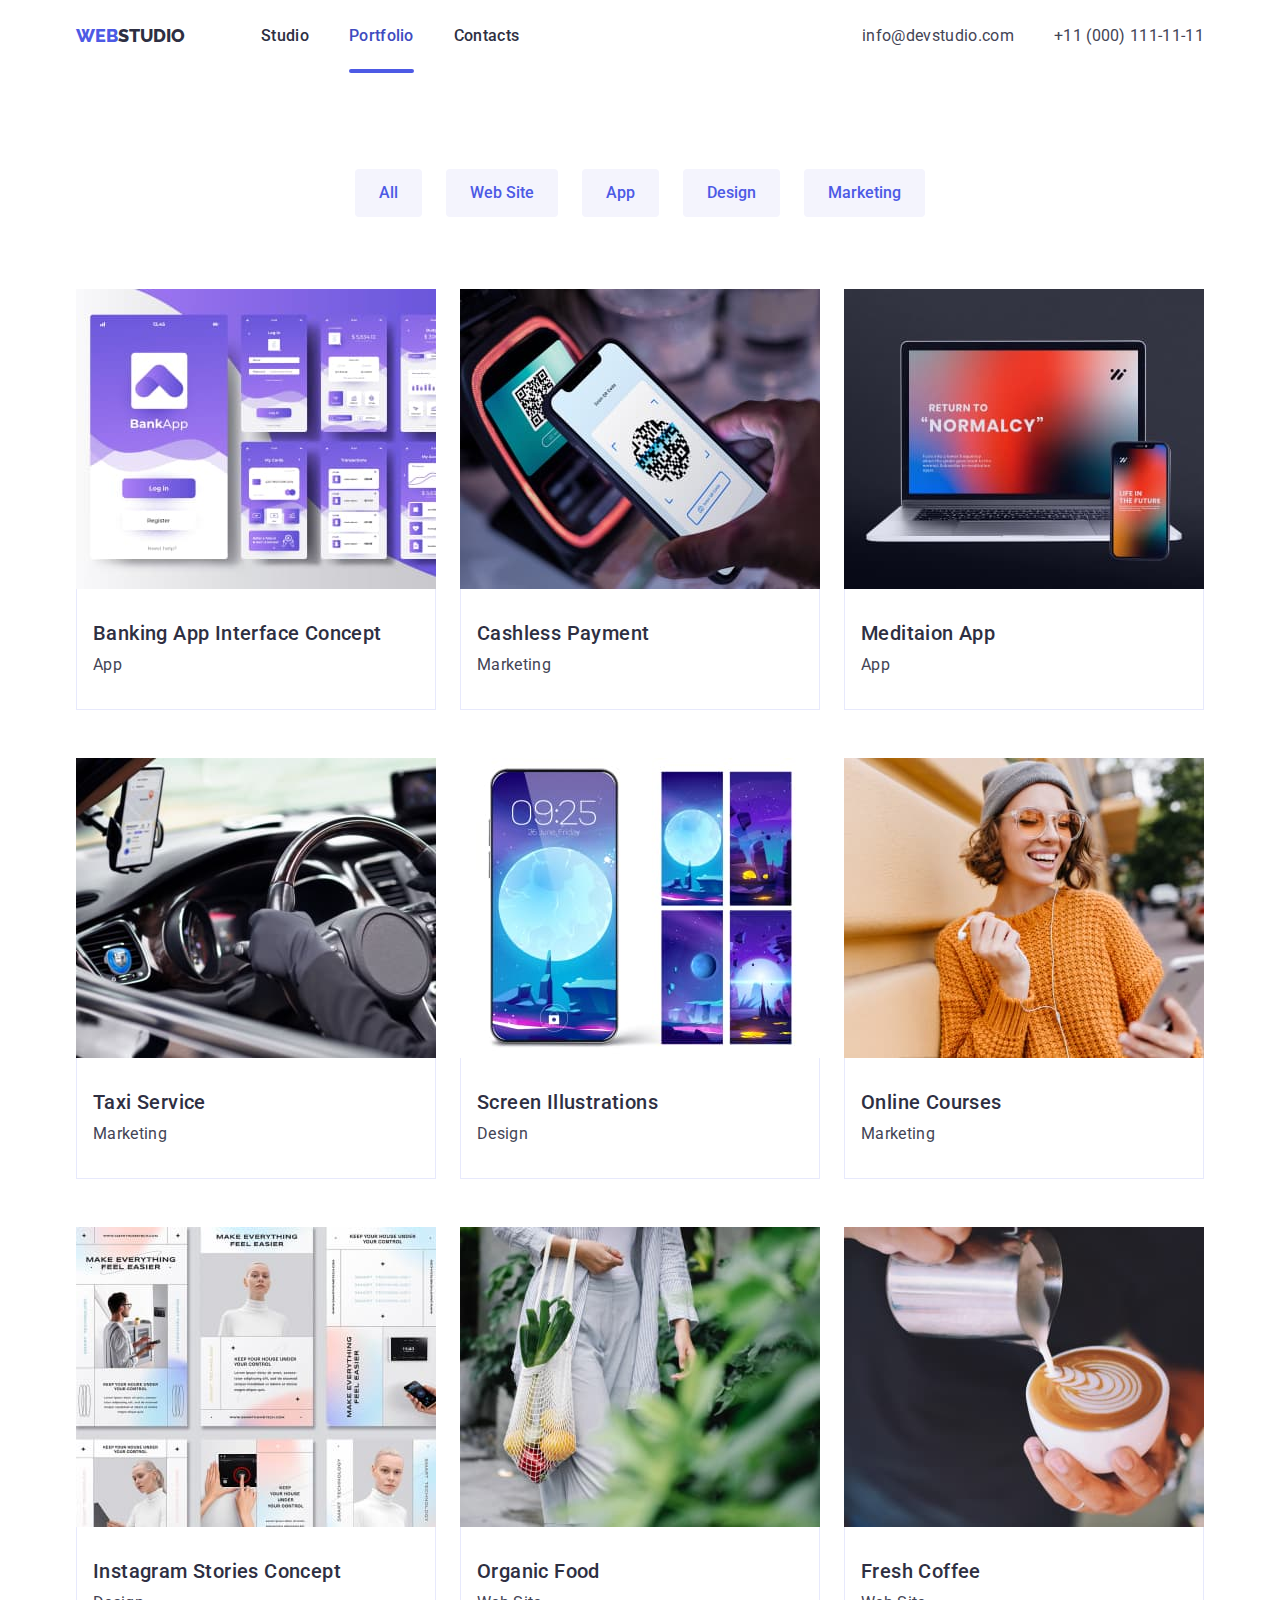
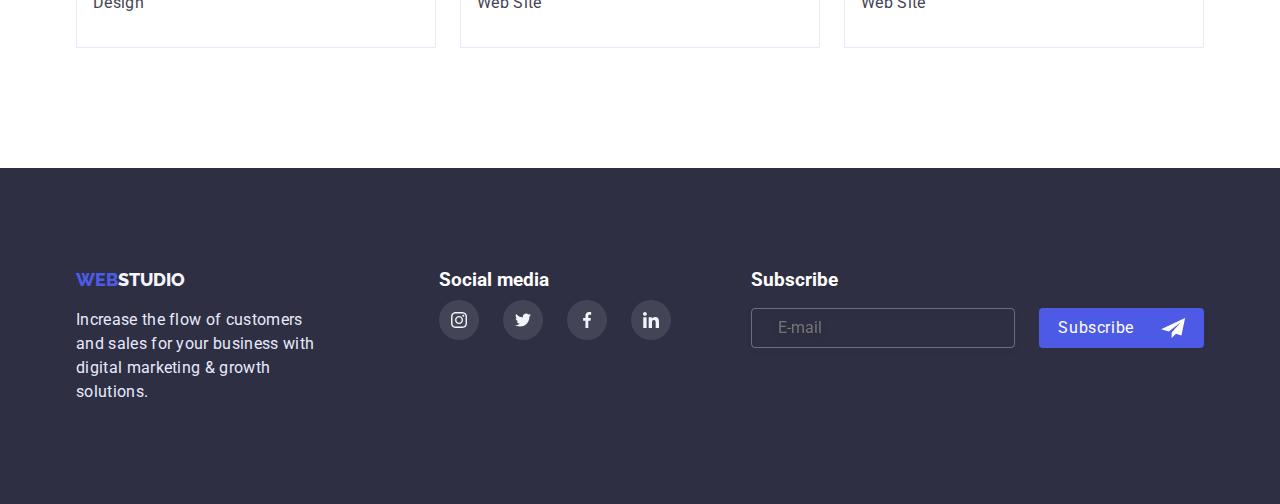
==== portfolio.html @ b8b1c11a "zaruba7.0" ====
<!DOCTYPE html>
<html lang="en">
  <head>
    <meta charset="UTF-8" />
    <meta http-equiv="X-UA-Compatible" content="IE=edge" />
    <meta name="viewport" content="width=device-width, initial-scale=1.0" />
    <title>Document</title>
    <link
      rel="stylesheet"
      href="https://cdn.jsdelivr.net/npm/modern-normalize@1.1.0/modern-normalize.min.css"
    />
    <link rel="preconnect" href="https://fonts.googleapis.com" />
    <link rel="preconnect" href="https://fonts.gstatic.com" crossorigin />
    <link
      href="https://fonts.googleapis.com/css2?family=Raleway:wght@800&family=Roboto:wght@400;500;700;900&display=swap"
      rel="stylesheet"
    />
    <link rel="stylesheet" href="./css/styles.css" />
  </head>
  <body>
    <header class="header">
      <div class="container header-container">
        <nav class="navigation">
          <a href="/index.html" class="header-logotup"
            ><span class="logofint">Web</span>Studio</a
          >
          <ul class="header-ul">
            <li class="header-li">
              <a class="header-link" href="./index.html">Studio</a>
            </li>
            <li class="header-li">
              <a class="header-link current" href="./portfolio.html"
                >Portfolio</a
              >
            </li>
            <li class="header-li">
              <a class="header-link" href="">Contacts</a>
            </li>
          </ul>
        </nav>
        <address>
          <ul class="adress-ul">
            <li>
              <a
                href="mailto:info@devstudio.com"
                target="_blank"
                rel="noreferrer noopener nofollow"
                class="header-email"
                >info@devstudio.com</a
              >
            </li>
            <li>
              <a href="tel:+110001111111" class="header-tel"
                >+11 (000) 111-11-11</a
              >
            </li>
          </ul>
        </address>
      </div>
    </header>
    <main>
      <section class="section portfolio">
        <div class="container">
          <ul class="btn-ul">
            <li><button type="button">All</button></li>
            <li><button type="button">Web Site</button></li>
            <li><button type="button">App</button></li>
            <li><button type="button">Design</button></li>
            <li><button type="button">Marketing</button></li>
          </ul>
          <h1 class="visually-hidden">content</h1>
          <ul class="content-ul">
            <li class="li-card">
              <a class="card-link" href="">
                <div class="div-img-text">
                  <img
                    src="./images/pic1.jpg"
                    alt="apps"
                    width="360px"
                    height="300px"
                  />
                  <p class="toptext-card">
                    14 Stylish and User-Friendly App Design Concepts · Task
                    Manager App · Calorie Tracker App · Exotic Fruit Ecommerce
                    App · Cloud Storage App
                  </p>
                </div>
                <div class="divcard">
                  <h2 class="headline">Banking App Interface Concept</h2>
                  <p class="heading-text">App</p>
                </div>
              </a>
            </li>
            <li class="li-card">
              <a class="card-link" href="">
                <div class="div-img-text">
                  <img
                    src="./images/pic2.jpg"
                    alt="qr"
                    width="360px"
                    height="300px"
                  />
                  <p class="toptext-card"></p>
                </div>
                <div class="divcard">
                  <h2 class="headline">Cashless Payment</h2>
                  <p class="heading-text">Marketing</p>
                </div>
              </a>
            </li>
            <li class="li-card">
              <a class="card-link" href="">
                <div class="div-img-text">
                  <img
                    src="./images/pic3.jpg"
                    alt="nout"
                    width="360px"
                    height="300px"
                  />
                  <p class="toptext-card"></p>
                </div>
                <div class="divcard">
                  <h2 class="headline">Meditaion App</h2>
                  <p class="heading-text">App</p>
                </div>
              </a>
            </li>
            <li class="li-card">
              <a class="card-link" href="">
                <div class="div-img-text">
                  <img
                    src="./images/pic4.jpg"
                    alt="auto"
                    width="360px"
                    height="300px"
                  />
                  <p class="toptext-card"></p>
                </div>
                <div class="divcard">
                  <h2 class="headline">Taxi Service</h2>
                  <p class="heading-text">Marketing</p>
                </div>
              </a>
            </li>
            <li class="li-card">
              <a class="card-link" href="">
                <div class="div-img-text">
                  <img
                    src="./images/pic5.jpg"
                    alt="moon"
                    width="360px"
                    height="300px"
                  />
                  <p class="toptext-card"></p>
                </div>
                <div class="divcard">
                  <h2 class="headline">Screen Illustrations</h2>
                  <p class="heading-text">Design</p>
                </div>
              </a>
            </li>
            <li class="li-card">
              <a class="card-link" href="">
                <div class="div-img-text">
                  <img
                    src="./images/pic6.jpg"
                    alt="girl"
                    width="360px"
                    height="300px"
                  />
                  <p class="toptext-card"></p>
                </div>
                <div class="divcard">
                  <h2 class="headline">Online Courses</h2>
                  <p class="heading-text">Marketing</p>
                </div>
              </a>
            </li>
            <li class="li-card">
              <a class="card-link" href="">
                <div class="div-img-text">
                  <img
                    src="./images/pic7.jpg"
                    alt="stories"
                    width="360px"
                    height="300px"
                  />
                  <p class="toptext-card"></p>
                </div>
                <div class="divcard">
                  <h2 class="headline">Instagram Stories Concept</h2>
                  <p class="heading-text">Design</p>
                </div>
              </a>
            </li>
            <li class="li-card">
              <a class="card-link" href="">
                <div class="div-img-text">
                  <img
                    src="./images/pic8.jpg"
                    alt="food"
                    width="360px"
                    height="300px"
                  />
                  <p class="toptext-card"></p>
                </div>
                <div class="divcard">
                  <h2 class="headline">Organic Food</h2>
                  <p class="heading-text">Web Site</p>
                </div>
              </a>
            </li>
            <li class="li-card">
              <a class="card-link" href="">
                <div class="div-img-text">
                  <img
                    src="./images/pic9.jpg"
                    alt="coffe"
                    width="360px"
                    height="300px"
                  />
                  <p class="toptext-card"></p>
                </div>
                <div class="divcard">
                  <h2 class="headline">Fresh Coffee</h2>
                  <p class="heading-text">Web Site</p>
                </div>
              </a>
            </li>
          </ul>
        </div>
      </section>
    </main>
    <footer class="footer">
      <div class="container footer-box">
        <div>
          <a href="./index.html" class="footer-logotup"
            ><span class="logofint">Web</span>Studio</a
          >
          <p class="footer-text">
            Increase the flow of customers and sales for your business with
            digital marketing & growth solutions.
          </p>
        </div>
        <div class="title-soc">
          <h3 class="title-media">Social media</h3>
          <ul class="soc-ul">
            <li class="soc-item">
              <a href="" class="soc-link soc-color">
                <svg class="soc-icon" width="16px" height="16px">
                  <use href="./images/icons.svg.svg#icon-instagram"></use>
                </svg>
              </a>
            </li>
            <li class="soc-item">
              <a href="" class="soc-link soc-color">
                <svg class="soc-icon" width="16px" height="16px">
                  <use href="./images/icons.svg.svg#icon-twitter"></use>
                </svg>
              </a>
            </li>
            <li class="soc-item">
              <a href="" class="soc-link soc-color">
                <svg class="soc-icon" width="16px" height="16px">
                  <use href="./images/icons.svg.svg#icon-facebook"></use>
                </svg>
              </a>
            </li>
            <li class="soc-item">
              <a href="" class="soc-link soc-color">
                <svg class="soc-icon" width="16px" height="16px">
                  <use href="./images/icons.svg.svg#icon-linkedin"></use>
                </svg>
              </a>
            </li>
          </ul>
        </div>
        <div class="div-email">
          <h3 class="title-media">Subscribe</h3>
          <label class="text-form" for="user-email"></label>
          <form class="footer-form">
            <input
              class="footer-input"
              name="user-email"
              id="user-email"
              type="email"
              placeholder="E-mail"
            />
            <button type="submit" class="input-btn">
              Subscribe
              <svg class="soc-icon" width="24" height="20">
                <use href="./images/icons.svg.svg#icon-icon-send"></use>
              </svg>
            </button>
          </form>
        </div>
      </div>
    </footer>
  </body>
</html>
---- css/styles.css ----
.visually-hidden {
  position: absolute;
  white-space: nowrap;
  width: 1px;
  height: 1px;
  overflow: hidden;
  border: 0;
  padding: 0;
  clip: rect(0 0 0 0);
  clip-path: inset(50%);
  margin: -1px;
}
body {
  font-family: "Roboto", sans-serif;
  color: var(--centrocolor-color);
  background-color: var(--fonokolor-color);
  font-size: 16px;
}
:root {
  --centrocolor-color: #2e2f42;
  --secondcolor-color: #434455;
  --fonokolor-color: #ffffff;
  --hovercolor-color: #404bbf;
  --btncolor-color: #4d5ae5;
  --graylight-color: #f4f4fd;
  --grayday-color: #e7e9fc;
  --greay-color: #8e8f99;
  --gradi: linear-gradient(rgba(46, 47, 66, 0.7), rgba(46, 47, 66, 0.7));
  --transition-efect: 250ms cubic-bezier(0.4, 0, 0.2, 1);
  --transition-time: 250ms;
  --transition-bezir: cubic-bezier(0.4, 0, 0.2, 1);
}
h1,
h2,
h3,
h4,
p {
  margin-top: 0;
  margin-bottom: 0;
}
ul {
  margin-top: 0;
  margin-bottom: 0;
  padding-left: 0;
}
img {
  display: block;
  max-width: 100%;
}
button {
  cursor: pointer;
}
address {
  margin-left: auto;
}
.container {
  width: 1158px;
  padding-left: 15px;
  padding-right: 15px;
  margin-left: auto;
  margin-right: auto;
  /* outline: 2px solid red; */
}
.section {
  padding-top: 120px;
  padding-bottom: 120px;
}

/*--------------header-------------*/
.header-container {
  display: flex;
  align-items: center;
}
.navigation {
  display: flex;
  align-items: center;
}
.header {
  border-bottom: 1px solid var(--fonokolor-color);
  padding-top: 24px;
  padding-bottom: 24px;
}
.header-logotup {
  font-family: "Raleway";
  font-weight: 800;
  font-size: 18px;
  line-height: 1.33;
  color: var(--centrocolor-color);
  text-decoration: none;
  text-transform: uppercase;
  margin-right: 76px;
}
.logofint {
  color: var(--btncolor-color);
}
.header-li:not(:last-child) {
  margin-right: 40px;
}
.header-link {
  font-weight: 500;
  line-height: 1.33;
  letter-spacing: 0.02em;
  color: var(--centrocolor-color);
  text-decoration: none;
  transition: color var(--transition-efect);
}
.header-link:is(:focus, :hover) {
  color: var(--hovercolor-color);
}
.current {
  position: relative;
  color: var(--hovercolor-color);
}
.current::after {
  position: absolute;
  content: "";
  width: 100%;
  left: 0;
  bottom: -28px;
  height: 4px;
  border-radius: 2px;
  background-color: var(--btncolor-color);
}
.adress-ul a {
  font-style: normal;
  line-height: 1.5;
  letter-spacing: 0.02em;
  color: var(--secondcolor-color);
  text-decoration: none;
  transition: color var(--transition-efect);
}
.adress-ul a:hover,
.adress-ul a:focus {
  color: var(--hovercolor-color);
}
.adress-ul {
  list-style: none;
  display: flex;
  align-items: center;
  gap: 40px;
}
.header-ul {
  list-style-type: none;
  display: flex;
  align-items: center;
}
/*---------------Hero----------------*/

.hero {
  max-width: 1440px;
  margin: 0 auto;
  text-align: center;
  padding: 188px 0;
  background-image: var(--gradi), url(../images/people-office.jpg);
  background-repeat: no-repeat;
  background-position: center;
}
.heading {
  max-width: 500px;
  margin: 0 auto;
  margin-bottom: 48px;
  font-size: 56px;
  line-height: 1.07;
  text-align: center;
  letter-spacing: 0.02em;
  color: var(--fonokolor-color);
}
.first-btn {
  border: none;
  border-radius: 4px;
  padding: 16px 32px;
  font-weight: 500;
  font-size: 16px;
  line-height: 1.5;
  color: var(--fonokolor-color);
  background: var(--btncolor-color);
  cursor: pointer;
  transition: background-color var(--transition-efect);
}
.first-btn:hover {
  background-color: var(--hovercolor-color);
}

/*--------------Section2---------------*/

.advantages-box {
  height: 112px;
  background-color: var(--graylight-color);
  border-radius: 4px;
  display: flex;
  justify-content: center;
  align-items: center;
  margin-bottom: 8px;
}
.advantages-list {
  gap: 24px;
  display: flex;
  list-style-type: none;
}
.advantages-item {
  width: 264px;
}
.headline {
  margin-bottom: 8px;
  font-weight: 500;
  font-size: 20px;
  line-height: 1.2;
  letter-spacing: 0.02em;
  color: var(--centrocolor-color);
}
.heading-text {
  line-height: 1.5;
  letter-spacing: 0.02em;
  color: var(--secondcolor-color);
}

/*----------------section3------------*/
.about {
  padding-top: 0;
}
.title {
  margin-bottom: 72px;
  text-align: center;
  text-transform: capitalize;
  letter-spacing: 0.02em;
  font-size: 36px;
  line-height: 1.11;
  color: var(--centrocolor-color);
}
.img-ul {
  display: flex;
  flex-direction: row;
  justify-content: space-between;
  list-style-type: none;
}
.team {
  background-color: var(--graylight-color);
}
.people-ul {
  display: flex;
  gap: 24px;
  text-align: center;
  list-style-type: none;
}
.people-li {
  box-shadow: 0px 2px 1px 0px rgba(46, 47, 66, 0.08),
    0px 1px 1px 0px rgba(46, 47, 66, 0.08),
    0px 2px 6px 0px rgba(46, 47, 66, 0.08);
}
.nametext {
  padding-bottom: 32px;
  padding-top: 32px;
  border-width: 1px;
  border-style: solid;
  border-top: none;
  border-color: var(--grayday-color);
  background-color: var(--fonokolor-color);
}
.soc-ul {
  display: flex;
  justify-content: center;
  gap: 24px;
  list-style-type: none;
  margin-top: 8px;
}
.soc-item {
  width: 40px;
  height: 40px;
}
.soc-link {
  width: 100%;
  height: 100%;
  background-color: var(--btncolor-color);
  display: block;
  border-radius: 50%;
  display: flex;
  justify-content: center;
  align-items: center;
  transition: background-color var(--transition-efect);
}
.soc-link:is(:focus, :hover) {
  background-color: var(--hovercolor-color);
}
/*-----------------section4---------*/

.customers-box {
  width: 168px;
  height: 88px;
  border: 1px solid var(--greay-color);
  border-radius: 4px;
  display: flex;
  justify-content: center;
  align-items: center;
  transition-property: border-color, fill;
  transition-duration: var(--transition-time);
  transition-timing-function: var(--transition-bezir);
}
.customers-box:is(:focus, :hover) {
  border-color: var(--hovercolor-color);
}
.customers-box:is(:focus, :hover) .customers-icon {
  fill: var(--hovercolor-color);
}
.customers-icon {
  fill: var(--greay-color);
  transition: fill var(--transition-efect);
}
.customers-icon:is(:hover) {
  fill: var(--hovercolor-color);
}
.customers-list {
  gap: 24px;
  display: flex;
  list-style-type: none;
}
/*----------------footer-----------*/
.footer {
  padding-top: 100px;
  padding-bottom: 100px;
  background: var(--centrocolor-color);
}
.footer-box {
  display: flex;
  align-items: baseline;
}
.footer-text {
  max-width: 300px;
  line-height: 1.5;
  letter-spacing: 0.02em;
  color: var(--grayday-color);
}
.footer-logotup {
  font-family: "Raleway";
  display: block;
  margin-bottom: 16px;
  font-weight: 800;
  font-size: 18px;
  line-height: 1.33;
  color: var(--graylight-color);
  text-decoration: none;
  text-transform: uppercase;
}
.title-media {
  color: var(--fonokolor-color);
}
.title-soc {
  margin-left: 120px;
}
.soc-ul-footer {
  display: flex;
  justify-content: center;
  gap: 24px;
  list-style-type: none;
  margin-top: 16px;
}
.soc-color {
  background-color: rgba(255, 255, 255, 0.1);
  transition: background-color var(--transition-efect);
}
.soc-color:is(:focus, :hover) {
  background-color: #31d0aa;
}
.div-email {
  margin-left: 80px;
}
.footer-form {
  margin-top: 16px;
  display: flex;
  gap: 24px;
}
.footer-input {
  padding-left: 10px;
  color: var(--graylight-color);
  min-width: 264px;
  height: 40px;
  background-color: transparent;
  border: 1px solid rgba(255, 255, 255, 0.3);
  filter: drop-shadow(0px 4px 4px rgba(0, 0, 0, 0.15));
  border-radius: 4px;
}
.input-btn {
  font-size: 16px;
  line-height: 1.5;
  display: flex;
  justify-content: space-around;
  align-items: center;
  text-align: center;
  letter-spacing: 0.04em;
  color: #ffffff;
  width: 165px;
  height: 40px;
  background-color: var(--btncolor-color);
  border-radius: 4px;
  border: none;
}
.footer-input::placeholder {
  padding-left: 16px;
}
/*--------------page2-------------*/

.btn-ul button {
  border: none;
  border-radius: 4px;
  padding: 12px 24px;
  font-weight: 500;
  line-height: 24px;
  cursor: pointer;
  color: var(--btncolor-color);
  background-color: var(--graylight-color);
  border-color: var(--greay-color);
  transition-property: color, background-color, border-radius;
  transition-duration: var(--transition-time);
  transition-timing-function: var(--transition-bezir);
}
.btn-ul button:is(:hover, :focus) {
  color: var(--fonokolor-color);
  background-color: var(--hovercolor-color);
  box-shadow: 0px 3px 1px rgba(0, 0, 0, 0.1), 0px 2px 1px rgba(0, 0, 0, 0.08),
    0px 2px 2px rgba(0, 0, 0, 0.12);
  border-radius: 4px;
}
.btn-ul {
  margin-bottom: 72px;
  display: flex;
  flex-direction: row;
  justify-content: center;
  gap: 24px;
  list-style-type: none;
}
.content-ul {
  display: flex;
  flex-wrap: wrap;
  list-style-type: none;
  column-gap: 24px;
  row-gap: 48px;
}
.divcard {
  gap: 8px;
  padding-left: 16px;
  padding-top: 32px;
  padding-bottom: 32px;
  border-width: 1px;
  border-style: solid;
  border-top: none;
  border-color: var(--grayday-color);
}
.portfolio {
  padding-top: 96px;
}
.card-link {
  text-decoration: none;
  transition: transform var(--transition-efect);
}
.card-link:is(:focus, :hover) .toptext-card {
  transform: translate(0, 0);
}
.li-card {
  transition: box-shadow var(--transition-efect);
}
.li-card:is(:focus, :hover) {
  box-shadow: 0px 1px 6px rgba(46, 47, 66, 0.08),
    0px 1px 1px rgba(46, 47, 66, 0.16), 0px 2px 1px rgba(46, 47, 66, 0.08);
}
.toptext-card {
  position: absolute;
  width: 100%;
  height: 100%;
  overflow: auto;
  left: 0;
  top: 0;
  line-height: 1.5;
  font-size: 16px;
  padding-top: 40px;
  padding-left: 32px;
  padding-right: 32px;
  background-color: #4d5ae5bd;
  color: var(--graylight-color);
  transform: translate(0, 100%);
  transition: transform 500ms linear;
}
.div-img-text {
  position: relative;
  overflow: hidden;
}

/* --------modalka -------*/
.backdrop {
  position: fixed;
  top: 0;
  width: 100%;
  height: 100%;
  background: rgba(100, 97, 97, 0.63);
  transition-property: opacity, visibility;
  transition-duration: var(--transition-time);
  transition-timing-function: var(--transition-bezir);
}
.modal {
  position: absolute;
  top: 50%;
  left: 50%;
  transform: translate(-50%, -50%) scaleY(1);
  width: 408px;
  min-height: 576px;
  border-radius: 4px;
  padding: 72px 24px 24px;
  background-color: var(--fonokolor-color);
  transition: transform 200ms linear;
}
.backdrop.is-hidden .modal {
  transform: translate(-50%, -50%) scaleY(0);
}
.modal-close {
  position: absolute;
  top: 24px;
  right: 24px;
  width: 24px;
  height: 24px;
  border: 1px solid rgba(0, 0, 0, 0.1);
  border-radius: 50%;
  background: var(--grayday-color);
  display: flex;
  justify-content: center;
  align-items: center;
  transition: background-color var(--transition-efect);
}
.modal-close:is(:focus, :hover) {
  background-color: var(--hovercolor-color);
}
.close-icon {
  transform: fill var(--transition-efect);
}
.modal-close:is(:focus, :hover) .close-icon {
  fill: #ffffff;
}
.is-hidden {
  opacity: 0;
  visibility: hidden;
  pointer-events: none;
}
.form-input {
  border: 1px solid rgba(33, 33, 33, 0.2);
  border-radius: 4px;
  width: 360px;
  height: 40px;
  padding-left: 38px;
  outline: transparent;
}
.form-input:focus,
.modal-area:focus {
  border-color: var(--btncolor-color);
}
.form-input:focus + .input-icon {
  fill: var(--btncolor-color);
}
.form-input::placeholder {
  margin-left: 38px;
  fill: var(--greay-color);
}
.title-form {
  text-align: center;
  letter-spacing: 0.02em;
  margin-bottom: 16px;
}
.text-form {
  color: var(--greay-color);
  margin-bottom: 4px;
  font-size: 12px;
  line-height: 16px;
  display: block;
}
.modal-div {
  margin-bottom: 8px;
}
.icon-div {
  position: relative;
}
.input-icon {
  position: absolute;
  left: 16px;
  top: 50%;
  transform: translateY(-50%);
}
.modal-area {
  display: block;
  border: 1px solid rgba(33, 33, 33, 0.2);
  border-radius: 4px;
  width: 100%;
  height: 120px;
  outline: transparent;
  padding: 12px;
  resize: none;
}
.modal-area::placeholder {
  color: var(--greay-color);
}
.div-area {
  margin-bottom: 16px;
}
.text-check {
  margin-top: 9px;
  font-weight: 400;
  font-size: 12px;
  line-height: 1.33;
  color: #757575;
  letter-spacing: 0.04em;
  display: flex;
}
.text-check span {
  display: flex;
  align-items: center;
  justify-content: center;
  content: "";
  width: 16px;
  height: 16px;
  border: 1.25px solid var(--centrocolor-color);
  border-radius: 2px;
  margin-right: 8px;
  transition: background-color, var(--transition-efect);
}
.check-accept:checked + .text-check span {
  background-color: var(--hovercolor-color);
  border: none;
}
.link-privacy {
  color: var(--btncolor-color);
}
.form-btn {
  text-align: center;
  min-width: 169px;
  border: none;
  border-radius: 4px;
  padding: 16px 32px;
  font-weight: 500;
  font-size: 16px;
  line-height: 1.5;
  margin-top: 31px;
  margin-left: 95px;
  color: var(--fonokolor-color);
  background: var(--btncolor-color);
  cursor: pointer;
  transition: background-color var(--transition-efect);
}
.form-btn:hover {
  background-color: var(--hovercolor-color);
}
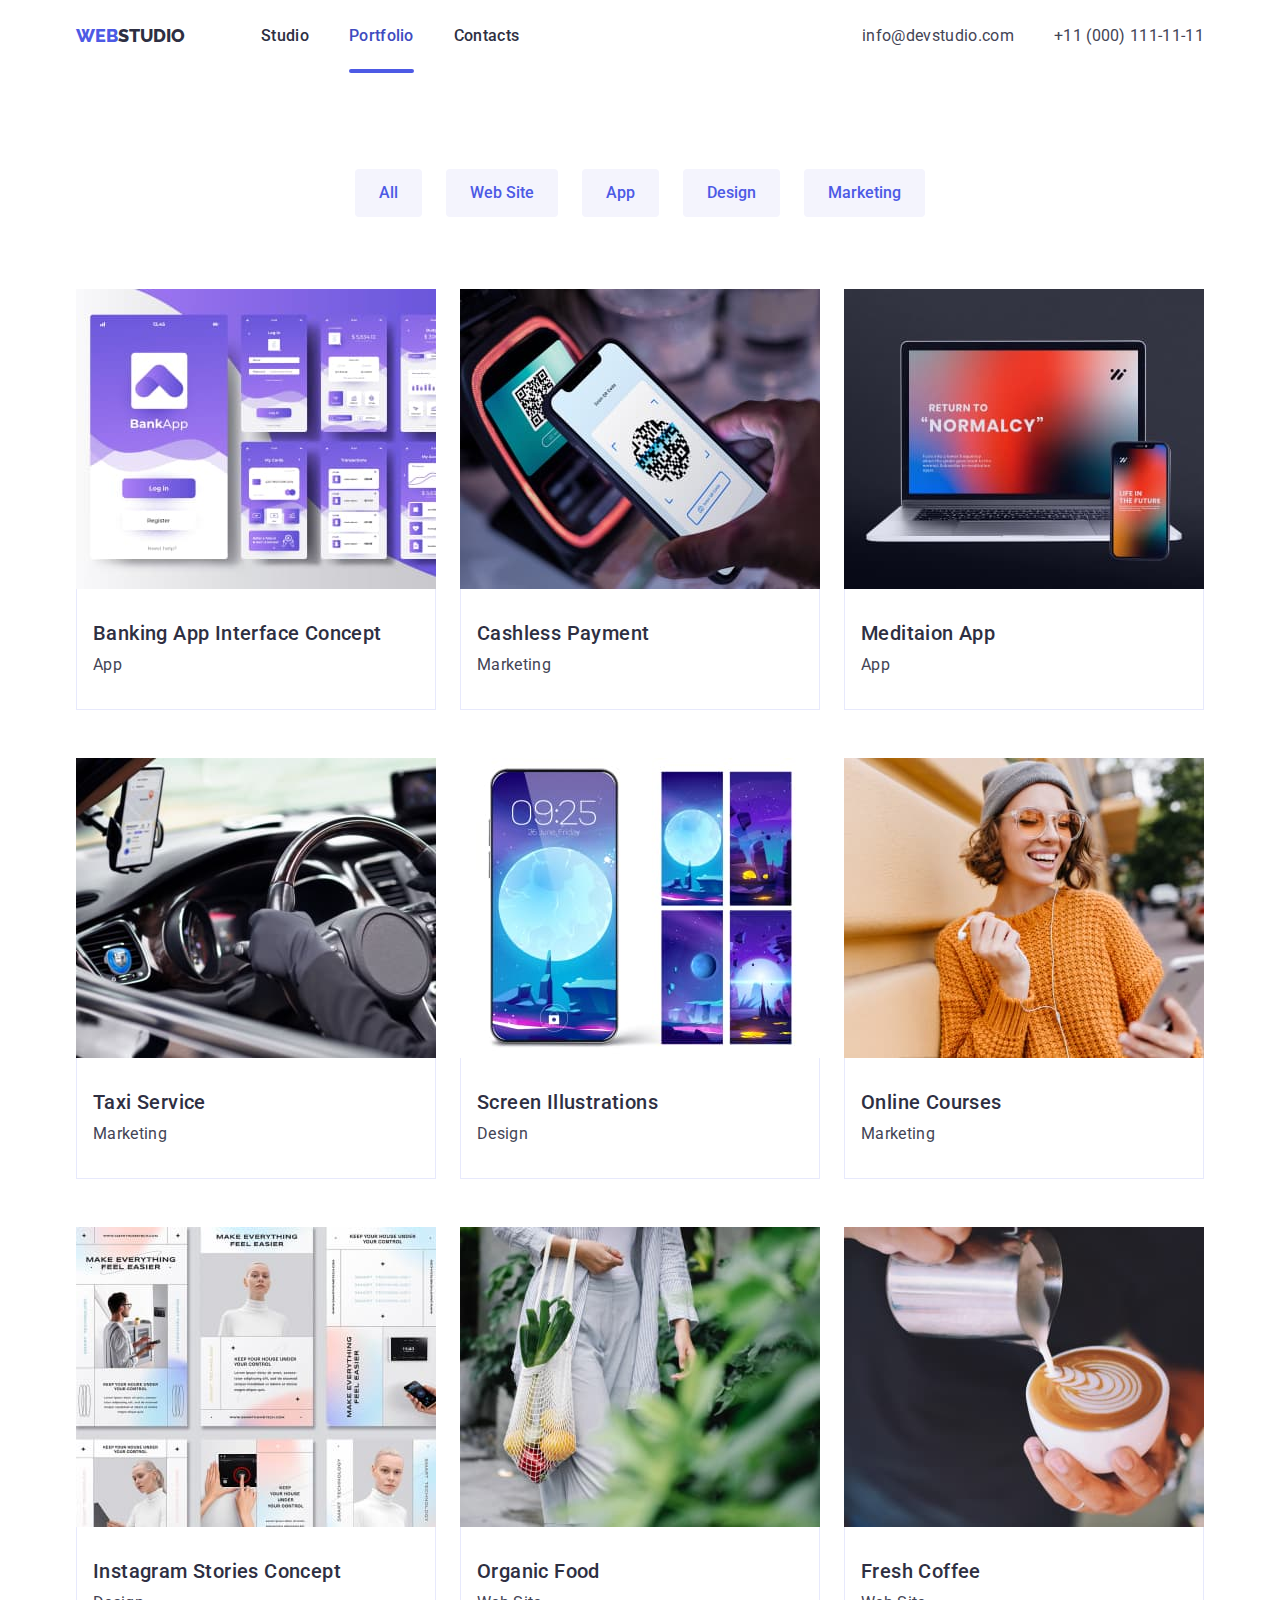
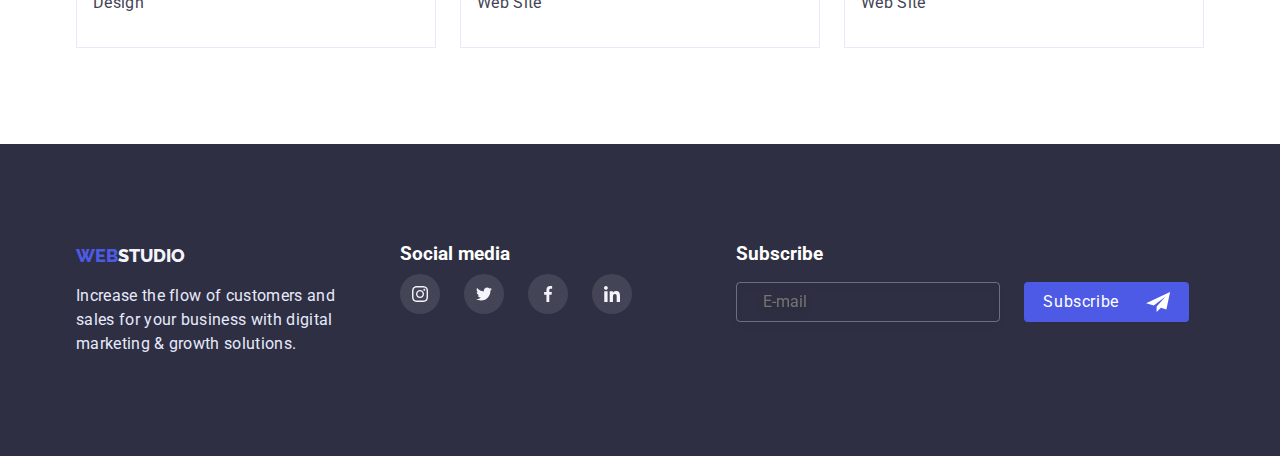
==== commit c4487109: "zaruba7.8" ====
--- a/portfolio.html
+++ b/portfolio.html
@@ -15,7 +15,10 @@
       href="https://fonts.googleapis.com/css2?family=Raleway:wght@800&family=Roboto:wght@400;500;700;900&display=swap"
       rel="stylesheet"
     />
-    <link rel="stylesheet" href="./css/styles.css" />
+    <link rel="stylesheet" href="./css/first.css" />
+    <link rel="stylesheet" href="./css/mobile.css" />
+    <link rel="stylesheet" href="./css/tablet.css" />
+    <link rel="stylesheet" href="./css/desktop.css" />
   </head>
   <body>
     <header class="header">
@@ -26,15 +29,15 @@
           >
           <ul class="header-ul">
             <li class="header-li">
-              <a class="header-link" href="./index.html">Studio</a>
+              <a href="./index.html" class="header-link">Studio</a>
             </li>
             <li class="header-li">
-              <a class="header-link current" href="./portfolio.html"
+              <a href="./portfolio.html" class="header-link current"
                 >Portfolio</a
               >
             </li>
             <li class="header-li">
-              <a class="header-link" href="">Contacts</a>
+              <a href="" class="header-link">Contacts</a>
             </li>
           </ul>
         </nav>
@@ -42,20 +45,93 @@
           <ul class="adress-ul">
             <li>
               <a
+                class="adress"
                 href="mailto:info@devstudio.com"
                 target="_blank"
                 rel="noreferrer noopener nofollow"
-                class="header-email"
-                >info@devstudio.com</a
-              >
+                >info@devstudio.com
+              </a>
             </li>
             <li>
-              <a href="tel:+110001111111" class="header-tel"
-                >+11 (000) 111-11-11</a
-              >
+              <a class="adress" href="tel:+110001111111"
+                >+11 (000) 111-11-11
+              </a>
             </li>
           </ul>
         </address>
+        <div class="mobile-menu is-hidden" data-menu>
+          <div class="mobile-menu-container">
+            <button class="modal-close" type="button" data-menu-close>
+              <svg class="close-icon" width="8" height="8">
+                <use href="./images/icons.svg.svg#icon-close-black"></use>
+              </svg>
+            </button>
+            <ul class="mobile-ul">
+              <li class="mobile-li">
+                <a href="./index.html" class="mobile-link">Studio</a>
+              </li>
+              <li class="mobile-li">
+                <a href="./portfolio.html" class="mobile-link current"
+                  >Portfolio</a
+                >
+              </li>
+              <li class="mobile-li">
+                <a href="" class="mobile-link">Contacts</a>
+              </li>
+            </ul>
+            <ul class="mobile-contact-ul">
+              <li class="mobile-contact-li">
+                <a class="mobile-tel" href="tel:+110001111111"
+                  >+11 (000) 111-11-11
+                </a>
+              </li>
+              <li>
+                <a
+                  class="mobil-email"
+                  href="mailto:info@devstudio.com"
+                  target="_blank"
+                  rel="noreferrer noopener nofollow"
+                  >info@devstudio.com
+                </a>
+              </li>
+            </ul>
+            <ul class="mobile-soc-ul">
+              <li class="soc-item">
+                <a href="" class="soc-link">
+                  <svg class="soc-icon" width="16" height="16">
+                    <use href="./images/icons.svg.svg#icon-instagram"></use>
+                  </svg>
+                </a>
+              </li>
+              <li class="soc-item">
+                <a href="" class="soc-link">
+                  <svg class="soc-icon" width="16" height="16">
+                    <use href="./images/icons.svg.svg#icon-twitter"></use>
+                  </svg>
+                </a>
+              </li>
+              <li class="soc-item">
+                <a href="" class="soc-link">
+                  <svg class="soc-icon" width="16" height="16">
+                    <use href="./images/icons.svg.svg#icon-facebook"></use>
+                  </svg>
+                </a>
+              </li>
+              <li class="soc-item">
+                <a href="" class="soc-link">
+                  <svg class="soc-icon" width="16" height="16">
+                    <use href="./images/icons.svg.svg#icon-linkedin"></use>
+                  </svg>
+                </a>
+              </li>
+            </ul>
+          </div>
+        </div>
+        <button class="mobile-menu-open-btn" type="button" data-menu-open>
+          <svg class="mobile-menu-open-icon" width="28" height="18">
+            <use href="./images/icons.svg.svg#icon-Vector-Stroke"></use>
+          </svg>
+        </button>
       </div>
     </header>
     <main>
@@ -75,6 +151,7 @@
                 <div class="div-img-text">
                   <img
                     src="./images/pic1.jpg"
+                    srcset="./images/1banking-interface@2x.jpg 2x"
                     alt="apps"
                     width="360px"
                     height="300px"
@@ -96,6 +173,7 @@
                 <div class="div-img-text">
                   <img
                     src="./images/pic2.jpg"
+                    srcset="./images/2qr-payment@2x.jpg 2x"
                     alt="qr"
                     width="360px"
                     height="300px"
@@ -113,6 +191,7 @@
                 <div class="div-img-text">
                   <img
                     src="./images/pic3.jpg"
+                    srcset="./images/3meditaion-app@2x.jpg 2x"
                     alt="nout"
                     width="360px"
                     height="300px"
@@ -130,6 +209,7 @@
                 <div class="div-img-text">
                   <img
                     src="./images/pic4.jpg"
+                    srcset="./images/4driver-place@2x.jpg 2x"
                     alt="auto"
                     width="360px"
                     height="300px"
@@ -147,6 +227,7 @@
                 <div class="div-img-text">
                   <img
                     src="./images/pic5.jpg"
+                    srcset="./images/5fiction-moon@2x.jpg 2x"
                     alt="moon"
                     width="360px"
                     height="300px"
@@ -164,6 +245,7 @@
                 <div class="div-img-text">
                   <img
                     src="./images/pic6.jpg"
+                    srcset="./images/6girl-phone@2x.jpg 2x"
                     alt="girl"
                     width="360px"
                     height="300px"
@@ -181,6 +263,7 @@
                 <div class="div-img-text">
                   <img
                     src="./images/pic7.jpg"
+                    srcset="./images/7instagram-stories@2x.jpg 2x"
                     alt="stories"
                     width="360px"
                     height="300px"
@@ -198,6 +281,7 @@
                 <div class="div-img-text">
                   <img
                     src="./images/pic8.jpg"
+                    srcset="./images/8organic-food@2x.jpg 2x"
                     alt="food"
                     width="360px"
                     height="300px"
@@ -215,6 +299,7 @@
                 <div class="div-img-text">
                   <img
                     src="./images/pic9.jpg"
+                    srcset="./images/9cappuccino@2x.jpg 2x"
                     alt="coffe"
                     width="360px"
                     height="300px"
@@ -296,5 +381,6 @@
         </div>
       </div>
     </footer>
+    <script src="./js/mobile-menu.js"></script>
   </body>
 </html>
--- a/css/first.css
+++ b/css/first.css
@@ -0,0 +1,746 @@
+.visually-hidden {
+  position: absolute;
+  white-space: nowrap;
+  width: 1px;
+  height: 1px;
+  overflow: hidden;
+  border: 0;
+  padding: 0;
+  clip: rect(0 0 0 0);
+  clip-path: inset(50%);
+  margin: -1px;
+}
+body {
+  font-family: "Roboto", sans-serif;
+  color: var(--centrocolor-color);
+  background-color: var(--fonokolor-color);
+  font-size: 16px;
+}
+:root {
+  --centrocolor-color: #2e2f42;
+  --secondcolor-color: #434455;
+  --fonokolor-color: #ffffff;
+  --hovercolor-color: #404bbf;
+  --btncolor-color: #4d5ae5;
+  --graylight-color: #f4f4fd;
+  --grayday-color: #e7e9fc;
+  --greay-color: #8e8f99;
+  --gradi: linear-gradient(rgba(46, 47, 66, 0.7), rgba(46, 47, 66, 0.7));
+  --transition-efect: 250ms cubic-bezier(0.4, 0, 0.2, 1);
+  --transition-time: 250ms;
+  --transition-bezir: cubic-bezier(0.4, 0, 0.2, 1);
+}
+
+h1,
+h2,
+h3,
+h4,
+p {
+  margin-top: 0;
+  margin-bottom: 0;
+}
+ul {
+  margin-top: 0;
+  margin-bottom: 0;
+  padding-left: 0;
+}
+img {
+  display: block;
+  max-width: 100%;
+}
+button {
+  cursor: pointer;
+}
+* {
+  box-sizing: border-box;
+}
+.container {
+  width: 100%;
+  margin: 0 auto;
+  padding-left: 15px;
+  padding-right: 15px;
+}
+.no-scroll {
+  overflow: hidden;
+}
+
+/*--------------header-------------*/
+.header-container {
+  display: flex;
+  align-items: center;
+  justify-content: space-between;
+}
+.navigation {
+  display: flex;
+  align-items: center;
+}
+.header {
+  border-bottom: 1px solid var(--fonokolor-color);
+  padding-top: 24px;
+  padding-bottom: 24px;
+}
+.header-logotup {
+  font-family: "Raleway";
+  font-weight: 800;
+  font-size: 18px;
+  line-height: 1.33;
+  color: var(--centrocolor-color);
+  text-decoration: none;
+  text-transform: uppercase;
+  margin-right: 76px;
+}
+.logofint {
+  color: var(--btncolor-color);
+}
+.header-li:not(:last-child) {
+  margin-right: 40px;
+}
+.header-link {
+  font-weight: 500;
+  line-height: 1.33;
+  letter-spacing: 0.02em;
+  color: var(--centrocolor-color);
+  text-decoration: none;
+  transition: color var(--transition-efect);
+}
+.header-link:is(:focus, :hover) {
+  color: var(--hovercolor-color);
+}
+.mobile-li > .current {
+  color: var(--hovercolor-color);
+}
+
+.adress-ul a {
+  font-style: normal;
+  line-height: 1.5;
+  letter-spacing: 0.02em;
+  color: var(--secondcolor-color);
+  text-decoration: none;
+  transition: color var(--transition-efect);
+}
+.adress-ul a:hover,
+.adress-ul a:focus {
+  color: var(--hovercolor-color);
+}
+.adress-ul {
+  list-style: none;
+  display: flex;
+  align-items: center;
+  gap: 40px;
+}
+.header-ul {
+  list-style-type: none;
+  display: flex;
+  align-items: center;
+}
+
+/* ----- Mobile Menu ----- */
+.mobile-menu {
+  position: fixed;
+  width: 100%;
+  height: 100%;
+  top: 0;
+  left: 0;
+  z-index: 1000;
+  background-color: #fff;
+}
+.mobile-menu.is-hidden {
+  transform: translateX(0);
+}
+.mobile-menu-container {
+  position: relative;
+  padding-top: 80px;
+  padding-left: 40px;
+  padding-right: 40px;
+  padding-bottom: 40px;
+  height: 100%;
+}
+.mobile-close {
+  position: absolute;
+  top: 40px;
+  right: 15px;
+  width: 24px;
+  height: 24px;
+  border: 1px solid rgba(0, 0, 0, 0.1);
+  border-radius: 50%;
+  background: var(--grayday-color);
+  display: flex;
+  justify-content: center;
+  align-items: center;
+  transition: background-color var(--transition-efect);
+}
+.mobile-close:is(:focus, :hover) {
+  background-color: var(--hovercolor-color);
+}
+.mobile-ul {
+  list-style: none;
+}
+.mobile-li {
+  margin-bottom: 40px;
+}
+.mobile-link {
+  text-decoration: none;
+  font-weight: 700;
+  font-size: 36px;
+  line-height: 1.11;
+  letter-spacing: 0.02em;
+  text-transform: capitalize;
+  color: #2e2f42;
+}
+.mobile-contact-ul {
+  list-style: none;
+  margin-top: 284px;
+}
+.mobile-tel {
+  text-decoration: none;
+  font-weight: 600;
+  font-size: 36px;
+  line-height: 1.11;
+  text-transform: capitalize;
+  color: #4d5ae5;
+}
+.mobil-email {
+  text-decoration: none;
+  font-weight: 500;
+  font-size: 20px;
+  line-height: 1.2;
+  letter-spacing: 0.02em;
+  color: #434455;
+}
+.mobile-contact-li {
+  margin-bottom: 40px;
+}
+.mobile-soc-ul {
+  list-style: none;
+  display: flex;
+  justify-content: space-between;
+  margin-top: 48px;
+}
+/*---------------Hero----------------*/
+.hero {
+  max-width: 1440px;
+  margin-left: auto;
+  margin-right: auto;
+  text-align: center;
+  padding-top: 112px;
+  padding-bottom: 112px;
+  background-image: var(--gradi), url(../images/mobile-bg.jpg);
+  background-repeat: no-repeat;
+  background-size: cover;
+  background-position: center;
+}
+.heading {
+  max-width: 320px;
+  margin: 0 auto;
+  margin-bottom: 48px;
+  font-size: 36px;
+  line-height: 1.11;
+  text-align: center;
+  letter-spacing: 0.02em;
+  color: var(--fonokolor-color);
+}
+.first-btn {
+  border: none;
+  border-radius: 4px;
+  padding: 16px 32px;
+  font-weight: 500;
+  font-size: 16px;
+  line-height: 1.5;
+  color: var(--fonokolor-color);
+  background: var(--btncolor-color);
+  cursor: pointer;
+  transition: background-color var(--transition-efect);
+}
+.first-btn:hover {
+  background-color: var(--hovercolor-color);
+}
+@media screen and (min-device-pixel-ratio: 2),
+  screen and(min-resolution: 192dpi),
+  screen and (min-resolution: 2dppx) {
+  .hero {
+    background-image: linear-gradient(
+        rgba(46, 47, 66, 0.7),
+        rgba(46, 47, 66, 0.7)
+      ),
+      url(../images/mobile-bg@2x.jpg);
+  }
+}
+
+/*--------------Section2---------------*/
+.advantages-box {
+  height: 112px;
+  background-color: var(--graylight-color);
+  border-radius: 4px;
+  display: flex;
+  justify-content: center;
+  align-items: center;
+  margin-bottom: 8px;
+}
+.advantages-list {
+  gap: 24px;
+  display: flex;
+  list-style-type: none;
+}
+
+.headline {
+  margin-bottom: 8px;
+  font-weight: 700;
+  font-size: 20px;
+  line-height: 1.2;
+  letter-spacing: 0.02em;
+  color: var(--centrocolor-color);
+}
+.heading-text {
+  line-height: 1.5;
+  letter-spacing: 0.02em;
+  color: var(--secondcolor-color);
+}
+.about {
+  padding-bottom: 120px;
+}
+
+/*----------------our team------------*/
+.title {
+  margin-bottom: 72px;
+  text-align: center;
+  text-transform: capitalize;
+  letter-spacing: 0.02em;
+  font-size: 36px;
+  line-height: 1.11;
+  color: var(--centrocolor-color);
+}
+.img-ul {
+  display: flex;
+  flex-direction: row;
+  justify-content: space-between;
+  list-style-type: none;
+}
+.team {
+  padding-top: 96px;
+  padding-bottom: 128px;
+  margin-left: auto;
+  margin-right: auto;
+  background-color: var(--graylight-color);
+}
+.people-ul {
+  display: flex;
+  flex-wrap: wrap;
+  justify-content: center;
+  gap: 72px;
+  text-align: center;
+  list-style-type: none;
+}
+.people-li {
+  box-shadow: 0px 2px 1px 0px rgba(46, 47, 66, 0.08),
+    0px 1px 1px 0px rgba(46, 47, 66, 0.08),
+    0px 2px 6px 0px rgba(46, 47, 66, 0.08);
+}
+.nametext {
+  padding-bottom: 32px;
+  padding-top: 32px;
+  border-width: 1px;
+  border-style: solid;
+  border-top: none;
+  border-color: var(--grayday-color);
+  background-color: var(--fonokolor-color);
+}
+.soc-ul {
+  display: flex;
+  justify-content: center;
+  gap: 24px;
+  list-style-type: none;
+  margin-top: 8px;
+}
+.soc-item {
+  width: 40px;
+  height: 40px;
+}
+.soc-link {
+  width: 100%;
+  height: 100%;
+  background-color: var(--btncolor-color);
+  display: block;
+  border-radius: 50%;
+  display: flex;
+  justify-content: center;
+  align-items: center;
+  transition: background-color var(--transition-efect);
+}
+.soc-link:is(:focus, :hover) {
+  background-color: var(--hovercolor-color);
+}
+
+/*-----------------customers---------*/
+.customers {
+  padding-bottom: 96px;
+  padding-top: 96px;
+}
+.customers-box {
+  width: 168px;
+  height: 88px;
+  border: 1px solid var(--greay-color);
+  border-radius: 4px;
+  display: flex;
+  justify-content: center;
+  align-items: center;
+  transition-property: border-color, fill;
+  transition-duration: var(--transition-time);
+  transition-timing-function: var(--transition-bezir);
+}
+.customers-box:is(:focus, :hover) {
+  border-color: var(--hovercolor-color);
+}
+.customers-box:is(:focus, :hover) .customers-icon {
+  fill: var(--hovercolor-color);
+}
+.customers-icon {
+  fill: var(--greay-color);
+  transition: fill var(--transition-efect);
+}
+.customers-icon:is(:hover) {
+  fill: var(--hovercolor-color);
+}
+.customers-list {
+  display: flex;
+  justify-content: center;
+  flex-wrap: wrap;
+  column-gap: 16px;
+  row-gap: 72px;
+  list-style-type: none;
+}
+
+/*----------------footer-----------*/
+.footer {
+  padding-top: 100px;
+  padding-bottom: 100px;
+  background: var(--centrocolor-color);
+}
+.footer-box {
+  display: flex;
+  flex-direction: column;
+  align-items: center;
+}
+.footer-text {
+  max-width: 300px;
+  line-height: 1.5;
+  letter-spacing: 0.02em;
+  color: var(--grayday-color);
+  text-align: center;
+}
+.footer-logotup {
+  font-family: "Raleway";
+  display: block;
+  margin-bottom: 16px;
+  font-weight: 800;
+  font-size: 18px;
+  line-height: 1.33;
+  color: var(--graylight-color);
+  text-decoration: none;
+  text-transform: uppercase;
+  text-align: center;
+}
+.title-media {
+  color: var(--fonokolor-color);
+  text-align: center;
+}
+.soc-ul-footer {
+  display: flex;
+  justify-content: center;
+  gap: 24px;
+  list-style-type: none;
+  margin-top: 16px;
+}
+.soc-color {
+  background-color: rgba(255, 255, 255, 0.1);
+  transition: background-color var(--transition-efect);
+}
+.soc-color:is(:focus, :hover) {
+  background-color: #31d0aa;
+}
+.div-email {
+  width: 100%;
+  text-align: center;
+}
+.footer-form {
+  margin-top: 16px;
+  gap: 24px;
+}
+.footer-input {
+  padding-left: 10px;
+  color: var(--graylight-color);
+  width: 100%;
+  height: 40px;
+  background-color: transparent;
+  border: 1px solid rgba(255, 255, 255, 0.3);
+  filter: drop-shadow(0px 4px 4px rgba(0, 0, 0, 0.15));
+  border-radius: 4px;
+}
+.input-btn {
+  margin-top: 16px;
+  font-size: 16px;
+  line-height: 1.5;
+  justify-content: space-around;
+  align-items: center;
+  text-align: center;
+  letter-spacing: 0.04em;
+  color: #ffffff;
+  width: 165px;
+  height: 40px;
+  background-color: var(--btncolor-color);
+  border-radius: 4px;
+  border: none;
+}
+.footer-input::placeholder {
+  padding-left: 16px;
+}
+
+/*--------------portfolio-------------*/
+.btn-ul button {
+  border: none;
+  border-radius: 4px;
+  padding: 12px 24px;
+  font-weight: 500;
+  line-height: 24px;
+  cursor: pointer;
+  color: var(--btncolor-color);
+  background-color: var(--graylight-color);
+  border-color: var(--greay-color);
+  transition-property: color, background-color, border-radius;
+  transition-duration: var(--transition-time);
+  transition-timing-function: var(--transition-bezir);
+}
+.btn-ul button:is(:hover, :focus) {
+  color: var(--fonokolor-color);
+  background-color: var(--hovercolor-color);
+  box-shadow: 0px 3px 1px rgba(0, 0, 0, 0.1), 0px 2px 1px rgba(0, 0, 0, 0.08),
+    0px 2px 2px rgba(0, 0, 0, 0.12);
+  border-radius: 4px;
+}
+.btn-ul {
+  margin-bottom: 72px;
+  display: flex;
+  flex-direction: row;
+  justify-content: center;
+  gap: 24px;
+  list-style-type: none;
+}
+.content-ul {
+  display: flex;
+  flex-wrap: wrap;
+  list-style-type: none;
+  column-gap: 24px;
+  row-gap: 48px;
+}
+.divcard {
+  gap: 8px;
+  padding-left: 16px;
+  padding-top: 32px;
+  padding-bottom: 32px;
+  border-width: 1px;
+  border-style: solid;
+  border-top: none;
+  border-color: var(--grayday-color);
+}
+.portfolio {
+  padding-top: 96px;
+  padding-bottom: 96px;
+}
+.card-link {
+  text-decoration: none;
+  transition: transform var(--transition-efect);
+}
+.card-link:is(:focus, :hover) .toptext-card {
+  transform: translate(0, 0);
+}
+.li-card {
+  transition: box-shadow var(--transition-efect);
+}
+.li-card:is(:focus, :hover) {
+  box-shadow: 0px 1px 6px rgba(46, 47, 66, 0.08),
+    0px 1px 1px rgba(46, 47, 66, 0.16), 0px 2px 1px rgba(46, 47, 66, 0.08);
+}
+.toptext-card {
+  position: absolute;
+  width: 100%;
+  height: 100%;
+  overflow: auto;
+  left: 0;
+  top: 0;
+  line-height: 1.5;
+  font-size: 16px;
+  padding-top: 40px;
+  padding-left: 32px;
+  padding-right: 32px;
+  background-color: #4d5ae5bd;
+  color: var(--graylight-color);
+  transform: translate(0, 100%);
+  transition: transform 500ms linear;
+}
+.div-img-text {
+  position: relative;
+  overflow: hidden;
+}
+
+/* --------modalka -------*/
+.backdrop {
+  position: fixed;
+  top: 0;
+  width: 100%;
+  height: 100%;
+  background: rgba(100, 97, 97, 0.63);
+  transition-property: opacity, visibility;
+  transition-duration: var(--transition-time);
+  transition-timing-function: var(--transition-bezir);
+}
+.modal {
+  position: absolute;
+  top: 50%;
+  left: 50%;
+  transform: translate(-50%, -50%) scaleY(1);
+  width: 408px;
+  min-height: 576px;
+  border-radius: 4px;
+  padding: 72px 24px 24px;
+  background-color: var(--fonokolor-color);
+  transition: transform 200ms linear;
+}
+.backdrop.is-hidden .modal {
+  transform: translate(-50%, -50%) scaleY(0);
+}
+.modal-close {
+  position: absolute;
+  top: 24px;
+  right: 24px;
+  width: 24px;
+  height: 24px;
+  border: 1px solid rgba(0, 0, 0, 0.1);
+  border-radius: 50%;
+  background: var(--grayday-color);
+  display: flex;
+  justify-content: center;
+  align-items: center;
+  transition: background-color var(--transition-efect);
+}
+.modal-close:is(:focus, :hover) {
+  background-color: var(--hovercolor-color);
+}
+.close-icon {
+  transform: fill var(--transition-efect);
+}
+.modal-close:is(:focus, :hover) .close-icon {
+  fill: #ffffff;
+}
+.is-hidden {
+  opacity: 0;
+  visibility: hidden;
+  pointer-events: none;
+}
+.form {
+  text-align: center;
+}
+.form-input {
+  border: 1px solid rgba(33, 33, 33, 0.2);
+  border-radius: 4px;
+  width: 100%;
+  height: 40px;
+  padding-left: 38px;
+  outline: transparent;
+}
+.form-input:focus,
+.modal-area:focus {
+  border-color: var(--btncolor-color);
+}
+.form-input:focus + .input-icon {
+  fill: var(--btncolor-color);
+}
+.form-input::placeholder {
+  margin-left: 38px;
+  fill: var(--greay-color);
+}
+.title-form {
+  text-align: center;
+  letter-spacing: 0.02em;
+  margin-bottom: 16px;
+}
+.text-form {
+  color: var(--greay-color);
+  margin-bottom: 4px;
+  font-size: 12px;
+  line-height: 16px;
+  display: block;
+  text-align: start;
+}
+.modal-div {
+  margin-bottom: 8px;
+}
+.icon-div {
+  position: relative;
+}
+.input-icon {
+  position: absolute;
+  left: 16px;
+  top: 50%;
+  transform: translateY(-50%);
+}
+.modal-area {
+  display: block;
+  border: 1px solid rgba(33, 33, 33, 0.2);
+  border-radius: 4px;
+  width: 100%;
+  height: 120px;
+  outline: transparent;
+  padding: 12px;
+  resize: none;
+}
+.modal-area::placeholder {
+  color: var(--greay-color);
+}
+.div-area {
+  margin-bottom: 16px;
+}
+.text-check {
+  margin-top: 9px;
+  font-weight: 400;
+  font-size: 12px;
+  line-height: 1.33;
+  color: #757575;
+  letter-spacing: 0.04em;
+  display: flex;
+}
+.text-check span {
+  display: flex;
+  align-items: center;
+  justify-content: center;
+  content: "";
+  width: 16px;
+  height: 16px;
+  border: 1.25px solid var(--centrocolor-color);
+  border-radius: 2px;
+  margin-right: 8px;
+  transition: background-color, var(--transition-efect);
+}
+.check-accept:checked + .text-check span {
+  background-color: var(--hovercolor-color);
+  border: none;
+}
+.link-privacy {
+  color: var(--btncolor-color);
+}
+.form-btn {
+  text-align: center;
+  min-width: 169px;
+  border: none;
+  border-radius: 4px;
+  padding: 16px 32px;
+  font-weight: 500;
+  font-size: 16px;
+  line-height: 1.5;
+  margin-top: 30px;
+  color: var(--fonokolor-color);
+  background: var(--btncolor-color);
+  cursor: pointer;
+  transition: background-color var(--transition-efect);
+}
+.form-btn:hover {
+  background-color: var(--hovercolor-color);
+}
--- a/css/mobile.css
+++ b/css/mobile.css
@@ -0,0 +1,73 @@
+/* ---420 */
+@media screen and (max-width: 420px) {
+  .mobile-tel {
+    font-size: 20px;
+  }
+  .customers-box {
+    width: 140px;
+    height: 80px;
+  }
+  .customers-list {
+    flex-wrap: wrap;
+    column-gap: 10px;
+  }
+  .modal {
+    width: 95%;
+  }
+  .title-form {
+    font-size: 12px;
+  }
+}
+@media (min-width: 420px) and (max-width: 767px) {
+  .container {
+    width: 428px;
+  }
+  .modal {
+    width: 392px;
+  }
+}
+/* ---767 */
+@media screen and (max-width: 767px) {
+  .header-ul {
+    display: none;
+  }
+  .adress-ul {
+    display: none;
+  }
+  .header-container {
+    display: flex;
+    align-items: center;
+    margin-left: auto;
+  }
+  .mobile-menu-open-btn {
+    background-color: transparent;
+    border: none;
+    padding: 0;
+    line-height: 0;
+  }
+  .mobile-menu-open-icon {
+    stroke: rgba(46, 47, 66, 1);
+    transition: stroke var(--transition-efect);
+  }
+  .advantages-list {
+    display: flex;
+    flex-direction: column;
+    align-items: flex-start;
+    text-align: center;
+    padding: 0px;
+    gap: 72px;
+  }
+  .team > .container {
+    display: flex;
+    flex-wrap: wrap;
+    justify-content: center;
+    gap: 72px;
+  }
+  .title-soc {
+    margin-top: 72px;
+    margin-bottom: 72px;
+  }
+  .btn-ul {
+    flex-wrap: wrap;
+  }
+}
--- a/css/tablet.css
+++ b/css/tablet.css
@@ -0,0 +1,122 @@
+/* 768+++ */
+@media screen and (min-width: 768px) {
+  .container {
+    max-width: 768px;
+  }
+  .mobile-menu-open-btn {
+    display: none;
+  }
+  .mobile-menu {
+    display: none;
+  }
+  .adress-ul {
+    display: block;
+  }
+  .heading {
+    max-width: 500px;
+    margin-bottom: 40px;
+    font-size: 56px;
+    line-height: 1.07;
+    letter-spacing: 0.02em;
+  }
+  .hero {
+    padding-top: 112px;
+    padding-bottom: 108px;
+    background-image: linear-gradient(
+        rgba(46, 47, 66, 0.7),
+        rgba(46, 47, 66, 0.7)
+      ),
+      url(../images/tablet-bg.jpg);
+  }
+  @media screen and (min-device-pixel-ratio: 2),
+    screen and(min-resolution: 192dpi),
+    screen and (min-resolution: 2dppx) {
+    .hero {
+      background-image: linear-gradient(
+          rgba(46, 47, 66, 0.7),
+          rgba(46, 47, 66, 0.7)
+        ),
+        url(../images/tablet-bg@2x.jpg);
+    }
+  }
+  .people-ul {
+    row-gap: 64px;
+    column-gap: 24px;
+  }
+  .customers-list {
+    column-gap: 24px;
+  }
+  .footer-text {
+    text-align: left;
+  }
+  .title-media {
+    margin-top: 0;
+    text-align: left;
+  }
+  .div-email {
+    width: 264px;
+  }
+  .footer-box {
+    padding-left: 108px;
+    flex-direction: row;
+    flex-wrap: wrap;
+    column-gap: 24px;
+    align-items: flex-start;
+  }
+  .footer-logotup {
+    text-align: left;
+  }
+  .footer-form {
+    width: 453px;
+    margin-top: 16px;
+    display: flex;
+    gap: 24px;
+  }
+  .input-btn {
+    display: flex;
+    margin-top: 0;
+    width: 165px;
+  }
+  .footer-input {
+    width: 264px;
+  }
+  .current {
+    position: relative;
+    color: var(--hovercolor-color);
+  }
+  .current::after {
+    position: absolute;
+    content: "";
+    width: 100%;
+    left: 0;
+    bottom: -28px;
+    height: 4px;
+    border-radius: 2px;
+    background-color: var(--btncolor-color);
+  }
+}
+@media (min-width: 768px) and (max-width: 1200px) {
+  .advantages-list {
+    flex-direction: row;
+    flex-wrap: wrap;
+    row-gap: 72px;
+    column-gap: 24px;
+  }
+  .advantages-item {
+    flex-basis: calc((100% - 24px) / 2);
+  }
+  .footer-text {
+    margin-bottom: 52px;
+  }
+  .adress-ul {
+    font-size: 12px;
+  }
+  .header {
+    padding-top: 16px;
+    padding-bottom: 17px;
+  }
+  .content-ul {
+    column-gap: 16px;
+    row-gap: 24px;
+  }
+}
--- a/css/desktop.css
+++ b/css/desktop.css
@@ -0,0 +1,72 @@
+/* 1200+++ */
+@media screen and (min-width: 1200px) {
+  .container {
+    max-width: 1158px;
+  }
+  .adress-ul {
+    display: flex;
+  }
+  .heading {
+    max-width: 500px;
+    margin-bottom: 48px;
+  }
+  .hero {
+    padding-top: 188px;
+    padding-bottom: 188px;
+    background-image: linear-gradient(
+        rgba(46, 47, 66, 0.7),
+        rgba(46, 47, 66, 0.7)
+      ),
+      url(../images/desktop-bg.jpg);
+  }
+  @media screen and (min-device-pixel-ratio: 2),
+    screen and(min-resolution: 192dpi),
+    screen and (min-resolution: 2dppx) {
+    .hero {
+      background-image: linear-gradient(
+          rgba(46, 47, 66, 0.7),
+          rgba(46, 47, 66, 0.7)
+        ),
+        url(../images/desktop-bg@2x.jpg);
+    }
+  }
+  .advantages-item {
+    width: 264px;
+  }
+  .headline {
+    font-weight: 500;
+    font-size: 20px;
+  }
+  .future {
+    padding-top: 120px;
+    padding-bottom: 120px;
+  }
+  .people-ul {
+    display: flex;
+    gap: 24px;
+    text-align: center;
+    list-style-type: none;
+  }
+  .div-email {
+    margin-left: 80px;
+  }
+  .footer-box {
+    padding-left: 15px;
+  }
+}
+/* ---1200 */
+@media screen and (max-width: 1200px) {
+  .advantages-box {
+    display: none;
+  }
+  .about {
+    display: none;
+  }
+  .future {
+    padding-top: 96px;
+    padding-bottom: 96px;
+  }
+  .advantages-item > .headline {
+    font-size: 36px;
+  }
+}
